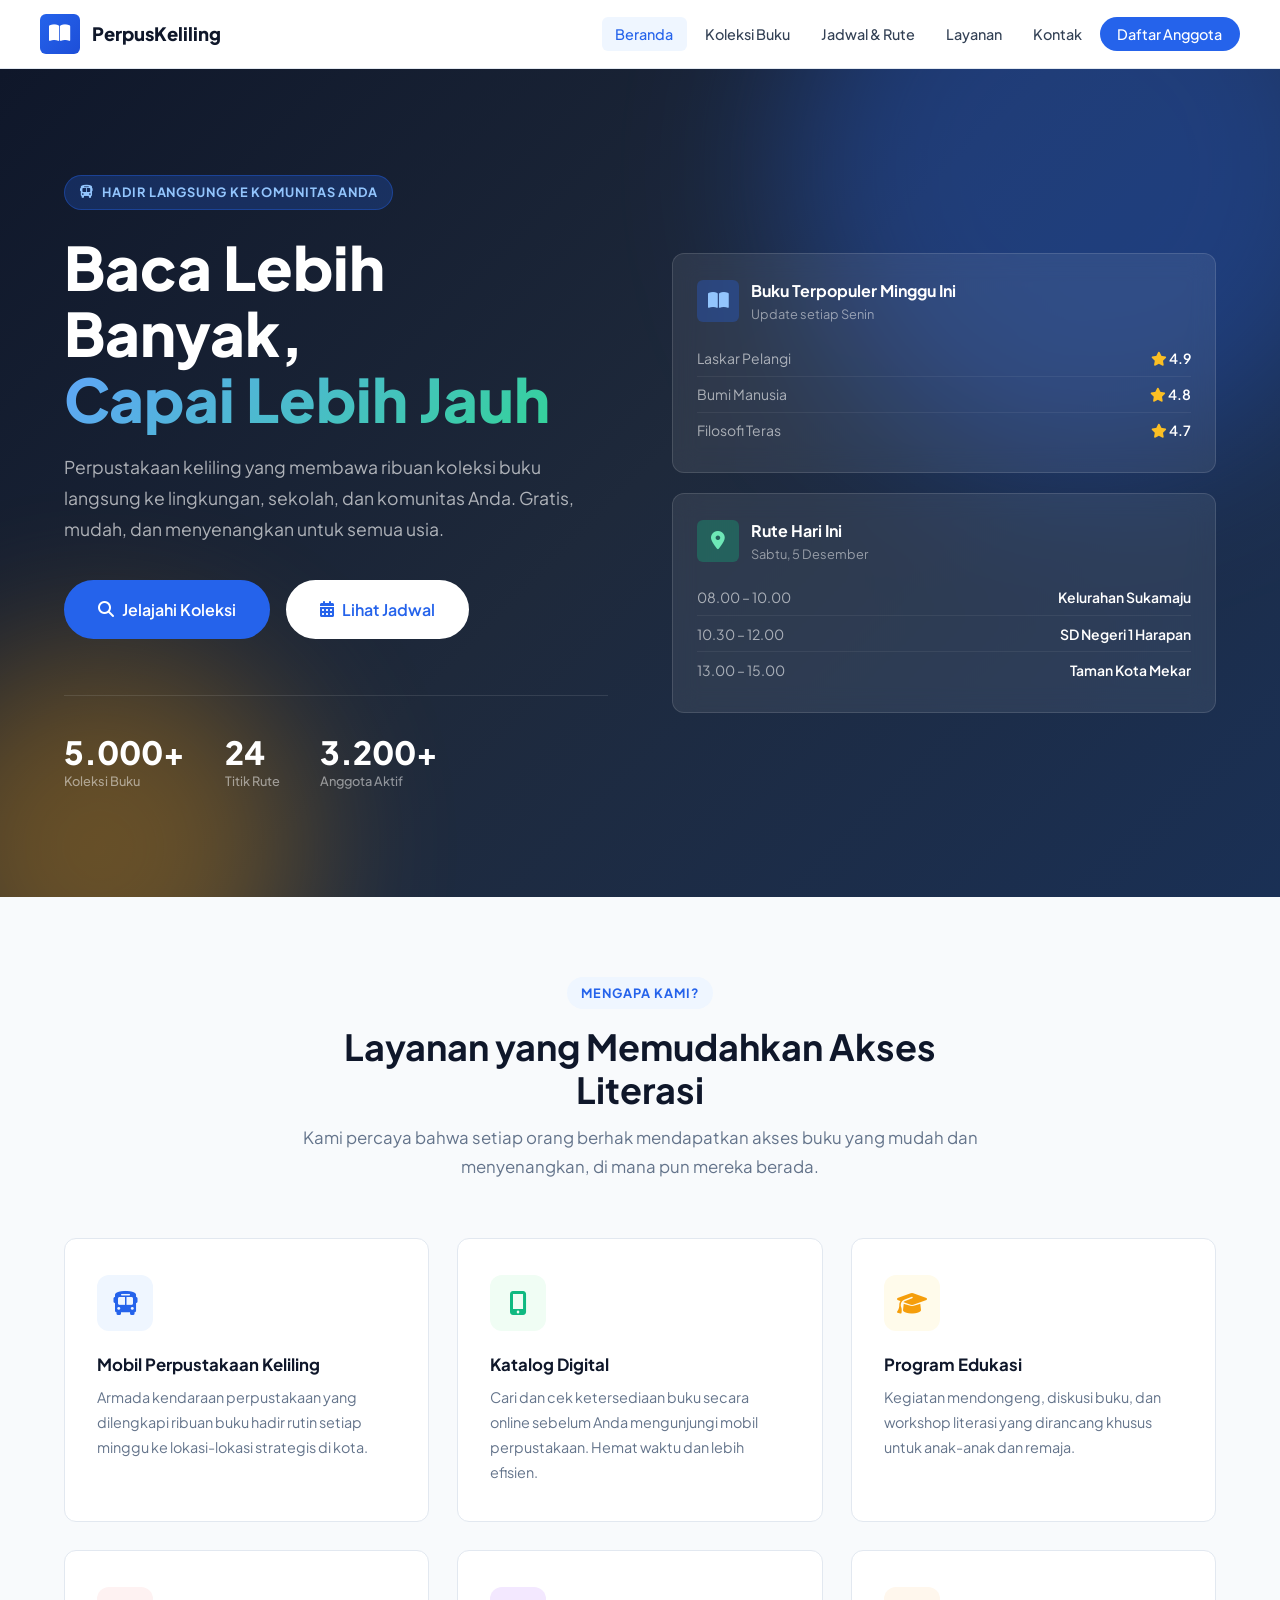
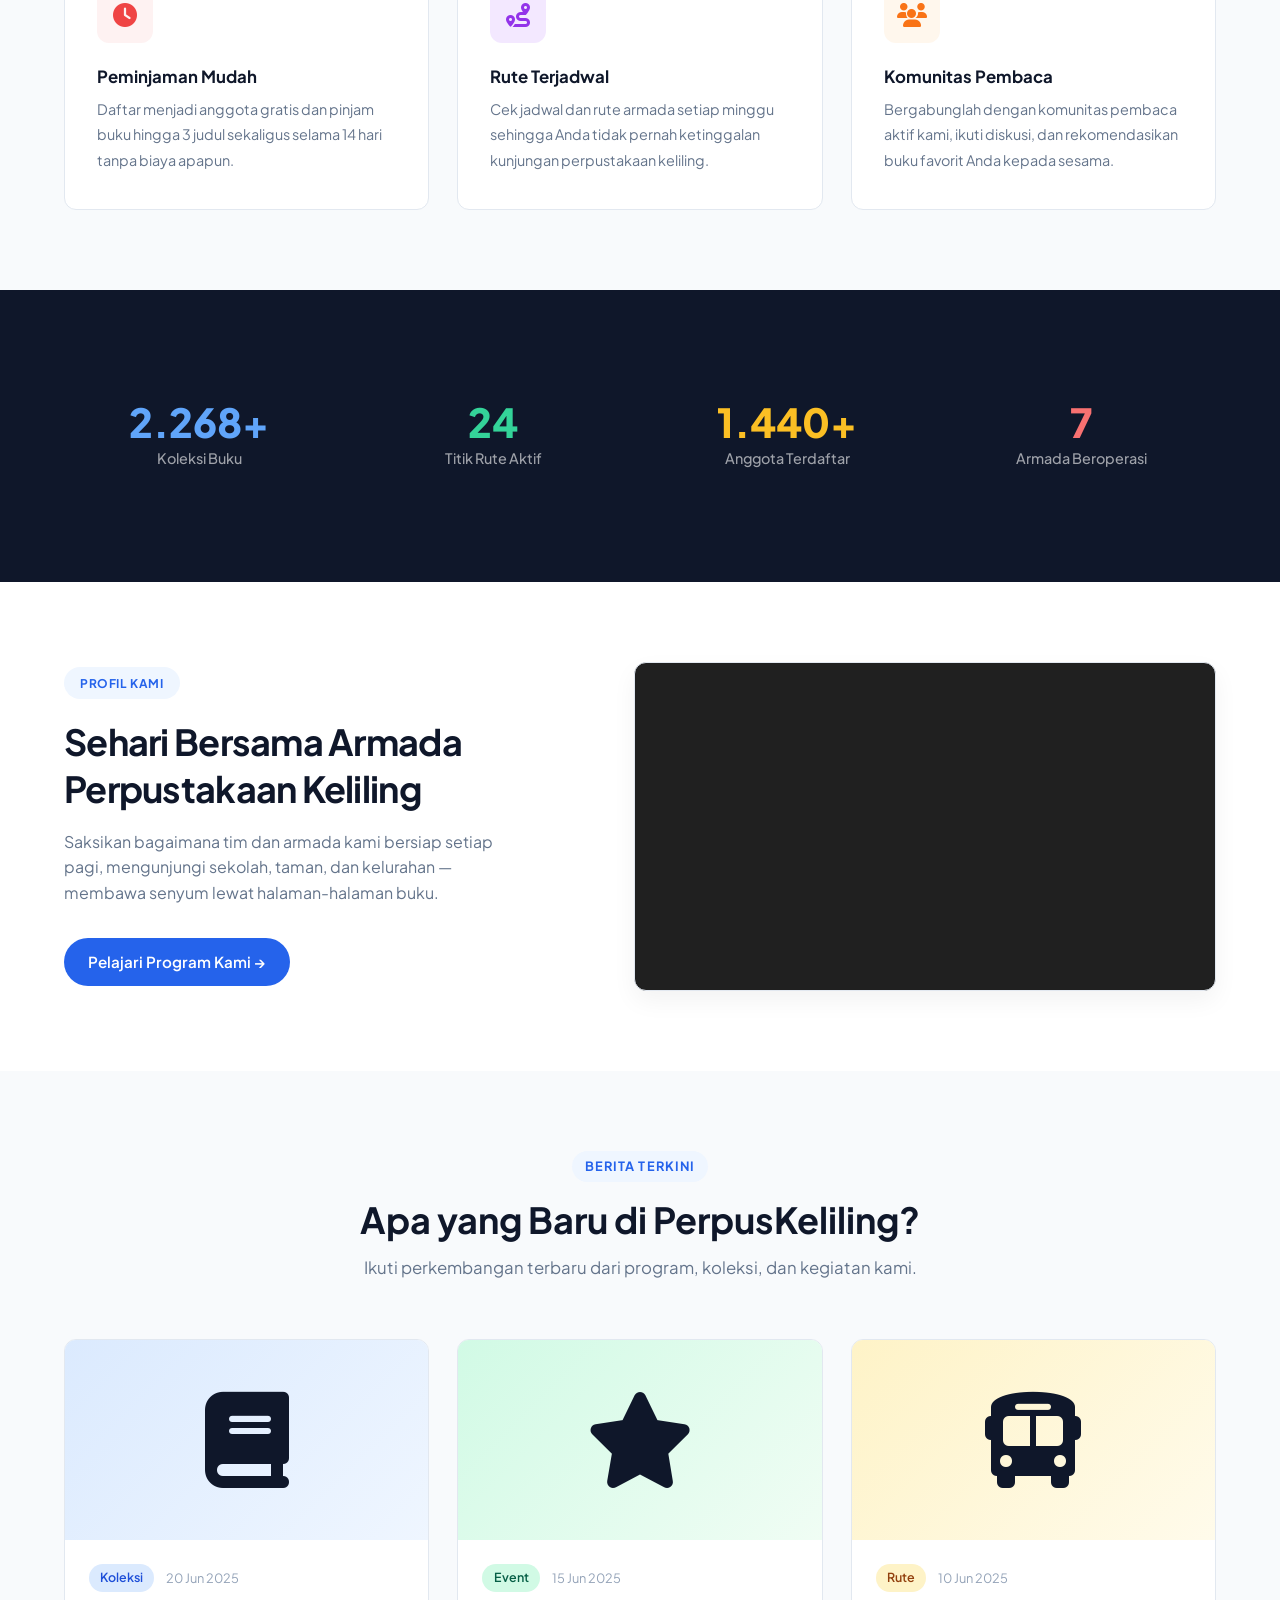
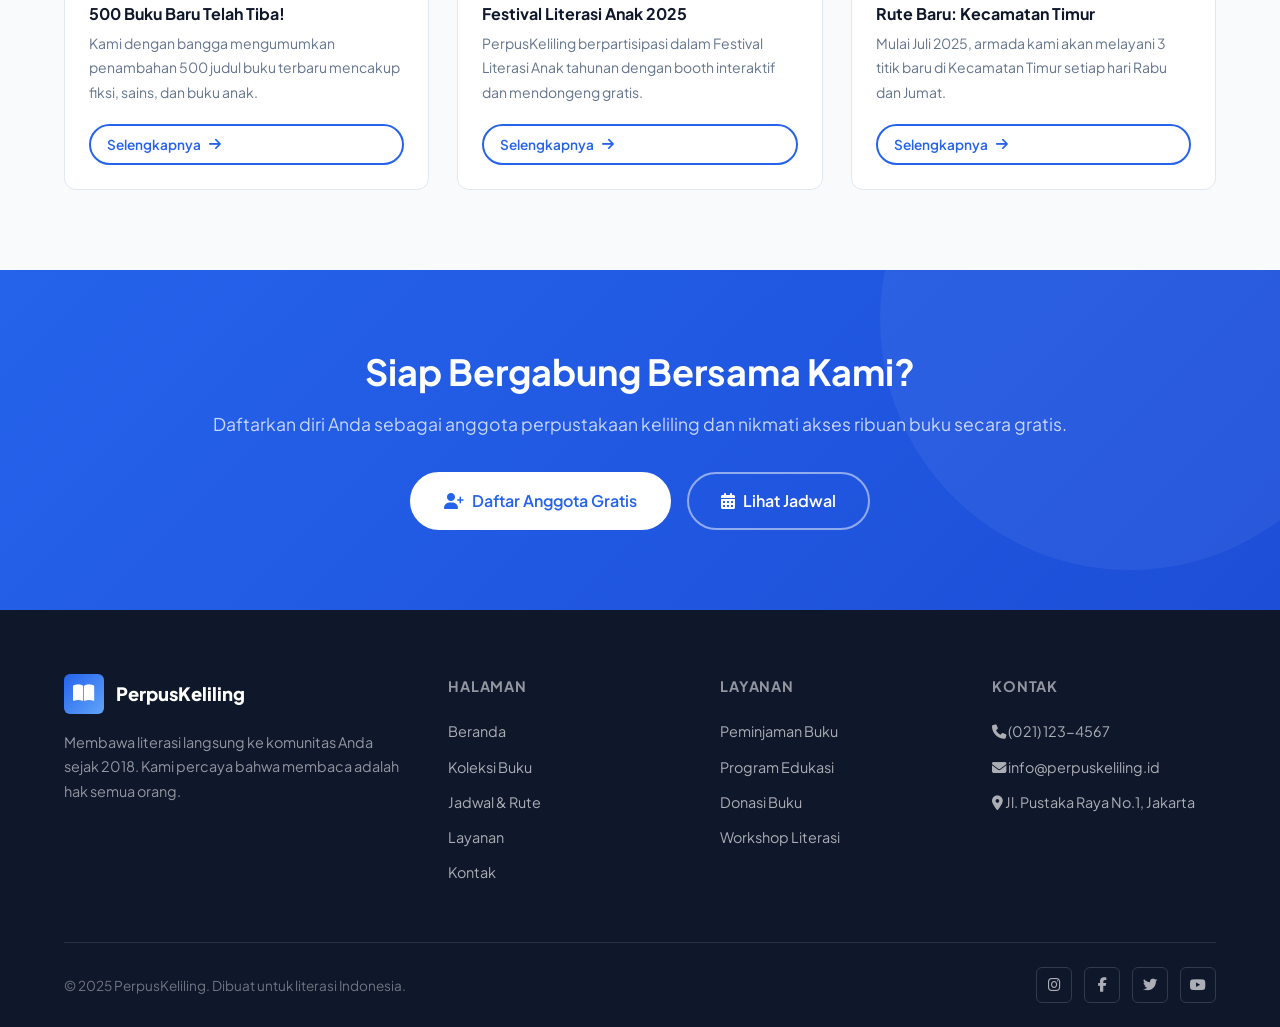
==== index.html @ 0ccef370 "first push github" ====
<!DOCTYPE html>
<html lang="id">

<head>
    <meta charset="UTF-8">
    <meta name="viewport" content="width=device-width, initial-scale=1.0">
    <meta name="description"
        content="Perpustakaan Keliling — Layanan perpustakaan mobile yang hadir langsung ke komunitas Anda.">
    <title>Perpustakaan Keliling — Beranda</title>
    <link rel="preconnect" href="https://fonts.googleapis.com">
    <link rel="preconnect" href="https://fonts.gstatic.com" crossorigin>
    <link
        href="https://fonts.googleapis.com/css2?family=Plus+Jakarta+Sans:wght@300;400;500;600;700;800&family=Merriweather:wght@400;700&display=swap"
        rel="stylesheet">
    <link rel="stylesheet" href="https://cdnjs.cloudflare.com/ajax/libs/font-awesome/6.5.0/css/all.min.css">
    <link rel="stylesheet" href="style.css">
    <link rel="stylesheet" href="index.css">
</head>

<body>

    <nav class="navbar">
        <div class="navbar-inner">
            <a href="index.html" class="navbar-brand">
                <div class="brand-icon"><i class="fas fa-book-open"></i></div>
                <span>PerpusKeliling</span>
            </a>
            <ul class="nav-links">
                <li><a href="index.html" class="active">Beranda</a></li>
                <li><a href="koleksi.html">Koleksi Buku</a></li>
                <li><a href="jadwal.html">Jadwal &amp; Rute</a></li>
                <li><a href="layanan.html">Layanan</a></li>
                <li><a href="kontak.html">Kontak</a></li>
                <li><a href="kontak.html#daftar" class="nav-cta">Daftar Anggota</a></li>
            </ul>
            <button class="hamburger" id="hamburger" aria-label="Menu">
                <i class="fas fa-bars"></i>
            </button>
        </div>
        <div class="mobile-menu" id="mobileMenu">
            <a href="index.html"><i class="fas fa-home"></i> Beranda</a>
            <a href="koleksi.html"><i class="fas fa-book-open"></i> Koleksi Buku</a>
            <a href="jadwal.html"><i class="fas fa-calendar-alt"></i> Jadwal &amp; Rute</a>
            <a href="layanan.html"><i class="fas fa-th-list"></i> Layanan</a>
            <a href="kontak.html"><i class="fas fa-envelope"></i> Kontak</a>
        </div>
    </nav>

    <section class="hero" id="beranda">
        <div class="container">
            <div class="hero-inner">
                <div class="hero-content">
                    <div class="hero-label">
                        <i class="fas fa-bus"></i> Hadir Langsung ke Komunitas Anda
                    </div>
                    <h1>
                        Baca Lebih Banyak,<br>
                        <span class="highlight">Capai Lebih Jauh</span>
                    </h1>
                    <p>
                        Perpustakaan keliling yang membawa ribuan koleksi buku langsung ke
                        lingkungan, sekolah, dan komunitas Anda. Gratis, mudah, dan menyenangkan
                        untuk semua usia.
                    </p>
                    <div class="hero-actions">
                        <a href="koleksi.html" class="btn btn-primary btn-lg">
                            <i class="fas fa-search"></i> Jelajahi Koleksi
                        </a>
                        <a href="jadwal.html" class="btn btn-white btn-lg">
                            <i class="fas fa-calendar-alt"></i> Lihat Jadwal
                        </a>
                    </div>
                    <div class="hero-stats">
                        <div>
                            <div class="hero-stat-num" data-target="5000" data-suffix="+">0</div>
                            <div class="hero-stat-label">Koleksi Buku</div>
                        </div>
                        <div>
                            <div class="hero-stat-num" data-target="24">0</div>
                            <div class="hero-stat-label">Titik Rute</div>
                        </div>
                        <div>
                            <div class="hero-stat-num" data-target="3200" data-suffix="+">0</div>
                            <div class="hero-stat-label">Anggota Aktif</div>
                        </div>
                    </div>
                </div>

                <div class="hero-visual">
                    <div class="hero-card">
                        <div class="hero-card-header">
                            <div class="hero-card-icon" style="background:rgba(37,99,235,.3);">
                                <i class="fas fa-book-open" style="color:#93C5FD;"></i>
                            </div>
                            <div>
                                <div class="hero-card-title">Buku Terpopuler Minggu Ini</div>
                                <div class="hero-card-sub">Update setiap Senin</div>
                            </div>
                        </div>
                        <div class="hero-card-row"><span>Laskar Pelangi</span><strong><i class="fas fa-star"
                                    style="color:#FBBF24;"></i> 4.9</strong></div>
                        <div class="hero-card-row"><span>Bumi Manusia</span><strong><i class="fas fa-star"
                                    style="color:#FBBF24;"></i> 4.8</strong></div>
                        <div class="hero-card-row"><span>Filosofi Teras</span><strong><i class="fas fa-star"
                                    style="color:#FBBF24;"></i> 4.7</strong></div>
                    </div>

                    <div class="hero-card">
                        <div class="hero-card-header">
                            <div class="hero-card-icon" style="background:rgba(16,185,129,.3);">
                                <i class="fas fa-map-marker-alt" style="color:#6EE7B7;"></i>
                            </div>
                            <div>
                                <div class="hero-card-title">Rute Hari Ini</div>
                                <div class="hero-card-sub" id="hariIni">—</div>
                            </div>
                        </div>
                        <div class="hero-card-row"><span>08.00 – 10.00</span><strong>Kelurahan Sukamaju</strong></div>
                        <div class="hero-card-row"><span>10.30 – 12.00</span><strong>SD Negeri 1 Harapan</strong></div>
                        <div class="hero-card-row"><span>13.00 – 15.00</span><strong>Taman Kota Mekar</strong></div>
                    </div>
                </div>
            </div>
        </div>
    </section>

    <section class="section" id="fitur" style="background:var(--bg);">
        <div class="container">
            <div class="section-header">
                <span class="section-label">Mengapa Kami?</span>
                <h2>Layanan yang Memudahkan Akses Literasi</h2>
                <p>Kami percaya bahwa setiap orang berhak mendapatkan akses buku yang mudah dan menyenangkan, di mana
                    pun mereka berada.</p>
            </div>
            <div class="features-grid">
                <article class="feature-card">
                    <div class="feature-icon" style="background:#EFF6FF;color:var(--primary);"><i
                            class="fas fa-bus"></i></div>
                    <h3>Mobil Perpustakaan Keliling</h3>
                    <p>Armada kendaraan perpustakaan yang dilengkapi ribuan buku hadir rutin setiap minggu ke
                        lokasi-lokasi strategis di kota.</p>
                </article>
                <article class="feature-card">
                    <div class="feature-icon" style="background:#F0FDF4;color:var(--accent);"><i
                            class="fas fa-mobile-alt"></i></div>
                    <h3>Katalog Digital</h3>
                    <p>Cari dan cek ketersediaan buku secara online sebelum Anda mengunjungi mobil perpustakaan. Hemat
                        waktu dan lebih efisien.</p>
                </article>
                <article class="feature-card">
                    <div class="feature-icon" style="background:#FFFBEB;color:var(--secondary);"><i
                            class="fas fa-graduation-cap"></i></div>
                    <h3>Program Edukasi</h3>
                    <p>Kegiatan mendongeng, diskusi buku, dan workshop literasi yang dirancang khusus untuk anak-anak
                        dan remaja.</p>
                </article>
                <article class="feature-card">
                    <div class="feature-icon" style="background:#FEF2F2;color:#EF4444;"><i class="fas fa-clock"></i>
                    </div>
                    <h3>Peminjaman Mudah</h3>
                    <p>Daftar menjadi anggota gratis dan pinjam buku hingga 3 judul sekaligus selama 14 hari tanpa biaya
                        apapun.</p>
                </article>
                <article class="feature-card">
                    <div class="feature-icon" style="background:#F3E8FF;color:#9333EA;"><i class="fas fa-route"></i>
                    </div>
                    <h3>Rute Terjadwal</h3>
                    <p>Cek jadwal dan rute armada setiap minggu sehingga Anda tidak pernah ketinggalan kunjungan
                        perpustakaan keliling.</p>
                </article>
                <article class="feature-card">
                    <div class="feature-icon" style="background:#FFF7ED;color:#F97316;"><i class="fas fa-users"></i>
                    </div>
                    <h3>Komunitas Pembaca</h3>
                    <p>Bergabunglah dengan komunitas pembaca aktif kami, ikuti diskusi, dan rekomendasikan buku favorit
                        Anda kepada sesama.</p>
                </article>
            </div>
        </div>
    </section>

    <section class="section" style="background:var(--dark);color:#fff;">
        <div class="container">
            <div class="stats-grid">
                <div class="stat-item">
                    <div class="stat-number" data-target="5000" data-suffix="+" style="color:#60A5FA;">0</div>
                    <div class="stat-label" style="color:rgba(255,255,255,.6);">Koleksi Buku</div>
                </div>
                <div class="stat-item">
                    <div class="stat-number" data-target="24" style="color:#34D399;">0</div>
                    <div class="stat-label" style="color:rgba(255,255,255,.6);">Titik Rute Aktif</div>
                </div>
                <div class="stat-item">
                    <div class="stat-number" data-target="3200" data-suffix="+" style="color:#FBBF24;">0</div>
                    <div class="stat-label" style="color:rgba(255,255,255,.6);">Anggota Terdaftar</div>
                </div>
                <div class="stat-item">
                    <div class="stat-number" data-target="7" style="color:#F87171;">0</div>
                    <div class="stat-label" style="color:rgba(255,255,255,.6);">Armada Beroperasi</div>
                </div>
            </div>
        </div>
    </section>

    <section class="section" style="background:#ffffff; padding: 5rem 0;">
        <div class="container">
            <div class="profil-layout">

                <div class="profile-text" style="display: flex; flex-direction: column; align-items: flex-start;">
                    <div style="margin-bottom: 2rem;">
                        <span
                            style="display: inline-block; background-color: #EFF6FF; color: #2563EB; font-size: 0.75rem; font-weight: 700; padding: 0.4rem 1rem; border-radius: 9999px; text-transform: uppercase; letter-spacing: 0.05em; margin-bottom: 1.25rem;">
                            Profil Kami
                        </span>

                        <h2
                            style="font-size: 2.25rem; font-weight: 700; color: #0F172A; line-height: 1.3; margin-bottom: 1rem; letter-spacing: -0.02em;">
                            Sehari Bersama Armada<br>Perpustakaan Keliling
                        </h2>

                        <p style="color: #64748B; font-size: 1rem; line-height: 1.6; margin: 0; max-width: 90%;">
                            Saksikan bagaimana tim dan armada kami bersiap setiap pagi, mengunjungi sekolah, taman, dan
                            kelurahan — membawa senyum lewat halaman-halaman buku.
                        </p>
                    </div>

                    <a href="layanan.html"
                        style="background-color: #2563EB; color: #FFFFFF; font-weight: 600; font-size: 0.95rem; padding: 0.75rem 1.5rem; border-radius: 9999px; text-decoration: none; display: inline-flex; align-items: center; gap: 0.5rem; transition: opacity 0.2s;">
                        Pelajari Program Kami &rarr;
                    </a>
                </div>

                <div class="profile-video-wrapper">
                    <div
                        style="border-radius: 12px; overflow: hidden; box-shadow: 0 10px 25px rgba(0,0,0,0.05); background-color: #202020; border: 1px solid #E2E8F0;">
                        <div style="position:relative; padding-top:56.25%;">
                            <iframe id="videoProfile"
                                src="https://www.youtube.com/embed/DGkPeQLy2WQ?rel=0&modestbranding=1"
                                title="Video Profil Perpustakaan Keliling" frameborder="0"
                                allow="accelerometer; autoplay; clipboard-write; encrypted-media; gyroscope; picture-in-picture"
                                allowfullscreen loading="lazy"
                                style="position:absolute; inset:0; width:100%; height:100%;"></iframe>
                        </div>
                    </div>
                </div>

            </div>
        </div>
    </section>

    </div>
    </div>
    </section>

    <section class="section" style="background:var(--bg);">
        <div class="container">
            <div class="section-header">
                <span class="section-label">Berita Terkini</span>
                <h2>Apa yang Baru di PerpusKeliling?</h2>
                <p>Ikuti perkembangan terbaru dari program, koleksi, dan kegiatan kami.</p>
            </div>
            <div class="news-grid">
                <article class="news-card">
                    <div class="news-img-placeholder" style="background:linear-gradient(135deg,#DBEAFE,#EFF6FF);">
                        <i class="fas fa-book fa-2x"></i>
                    </div>
                    <div class="news-body">
                        <div class="news-meta">
                            <span class="badge badge-blue">Koleksi</span>
                            <span>20 Jun 2025</span>
                        </div>
                        <h3>500 Buku Baru Telah Tiba!</h3>
                        <p>Kami dengan bangga mengumumkan penambahan 500 judul buku terbaru mencakup fiksi, sains, dan
                            buku anak.</p>
                        <a href="koleksi.html" class="btn btn-outline btn-sm">Selengkapnya <i
                                class="fas fa-arrow-right"></i></a>
                    </div>
                </article>
                <article class="news-card">
                    <div class="news-img-placeholder" style="background:linear-gradient(135deg,#D1FAE5,#F0FDF4);">
                        <i class="fas fa-star fa-2x"></i>
                    </div>
                    <div class="news-body">
                        <div class="news-meta">
                            <span class="badge badge-green">Event</span>
                            <span>15 Jun 2025</span>
                        </div>
                        <h3>Festival Literasi Anak 2025</h3>
                        <p>PerpusKeliling berpartisipasi dalam Festival Literasi Anak tahunan dengan booth interaktif
                            dan mendongeng gratis.</p>
                        <a href="layanan.html" class="btn btn-outline btn-sm">Selengkapnya <i
                                class="fas fa-arrow-right"></i></a>
                    </div>
                </article>
                <article class="news-card">
                    <div class="news-img-placeholder" style="background:linear-gradient(135deg,#FEF3C7,#FFFBEB);">
                        <i class="fas fa-bus fa-2x"></i>
                    </div>
                    <div class="news-body">
                        <div class="news-meta">
                            <span class="badge badge-yellow">Rute</span>
                            <span>10 Jun 2025</span>
                        </div>
                        <h3>Rute Baru: Kecamatan Timur</h3>
                        <p>Mulai Juli 2025, armada kami akan melayani 3 titik baru di Kecamatan Timur setiap hari Rabu
                            dan Jumat.</p>
                        <a href="jadwal.html" class="btn btn-outline btn-sm">Selengkapnya <i
                                class="fas fa-arrow-right"></i></a>
                    </div>
                </article>
            </div>
        </div>
    </section>

    <section class="cta-section">
        <div class="container">
            <h2>Siap Bergabung Bersama Kami?</h2>
            <p>Daftarkan diri Anda sebagai anggota perpustakaan keliling dan nikmati akses ribuan buku secara gratis.
            </p>
            <div class="cta-actions">
                <a href="kontak.html#daftar" class="btn btn-white btn-lg">
                    <i class="fas fa-user-plus"></i> Daftar Anggota Gratis
                </a>
                <a href="jadwal.html" class="btn btn-outline btn-lg"
                    style="color:#fff;border-color:rgba(255,255,255,.5);">
                    <i class="fas fa-calendar-alt"></i> Lihat Jadwal
                </a>
            </div>
        </div>
    </section>

    <footer class="footer">
        <div class="container">
            <div class="footer-grid">
                <div>
                    <div class="footer-brand">
                        <div class="brand-icon"><i class="fas fa-book-open"></i></div>
                        PerpusKeliling
                    </div>
                    <p>Membawa literasi langsung ke komunitas Anda sejak 2018. Kami percaya bahwa membaca adalah hak
                        semua orang.</p>
                </div>
                <div>
                    <p class="footer-heading">Halaman</p>
                    <ul class="footer-links">
                        <li><a href="index.html">Beranda</a></li>
                        <li><a href="koleksi.html">Koleksi Buku</a></li>
                        <li><a href="jadwal.html">Jadwal &amp; Rute</a></li>
                        <li><a href="layanan.html">Layanan</a></li>
                        <li><a href="kontak.html">Kontak</a></li>
                    </ul>
                </div>
                <div>
                    <p class="footer-heading">Layanan</p>
                    <ul class="footer-links">
                        <li><a href="layanan.html">Peminjaman Buku</a></li>
                        <li><a href="layanan.html">Program Edukasi</a></li>
                        <li><a href="layanan.html">Donasi Buku</a></li>
                        <li><a href="layanan.html">Workshop Literasi</a></li>
                    </ul>
                </div>
                <div>
                    <p class="footer-heading">Kontak</p>
                    <ul class="footer-links">
                        <li><a href="tel:+62211234567"><i class="fas fa-phone"></i> (021) 123-4567</a></li>
                        <li><a href="mailto:info@perpuskeliling.id"><i class="fas fa-envelope"></i>
                                info@perpuskeliling.id</a></li>
                        <li><a href="#"><i class="fas fa-map-marker-alt"></i> Jl. Pustaka Raya No.1, Jakarta</a></li>
                    </ul>
                </div>
            </div>
            <div class="footer-bottom">
                <p style="color:rgba(255,255,255,.4);font-size:.85rem;">
                    &copy; 2025 PerpusKeliling. Dibuat untuk literasi Indonesia.
                </p>
                <div class="footer-socials">
                    <a href="#" aria-label="Instagram"><i class="fab fa-instagram"></i></a>
                    <a href="#" aria-label="Facebook"><i class="fab fa-facebook-f"></i></a>
                    <a href="#" aria-label="Twitter"><i class="fab fa-twitter"></i></a>
                    <a href="#" aria-label="YouTube"><i class="fab fa-youtube"></i></a>
                </div>
            </div>
        </div>
    </footer>

    <button class="scroll-top" id="scrollTopBtn" aria-label="Kembali ke atas">
        <i class="fas fa-chevron-up"></i>
    </button>

    <script src="main.js"></script>
    <script>
        var hariIniEl = document.getElementById('hariIni');
        if (hariIniEl) {
            hariIniEl.textContent = new Date().toLocaleDateString('id-ID', {
                weekday: 'long', day: 'numeric', month: 'long'
            });
        }
    </script>
</body>

</html>
---- style.css ----
@import url('https://fonts.googleapis.com/css2?family=Plus+Jakarta+Sans:wght@300;400;500;600;700;800&family=Merriweather:ital,wght@0,400;0,700;1,400&display=swap');

:root {
  --primary: #2563EB;
  --primary-dark: #1D4ED8;
  --primary-light: #EFF6FF;
  --secondary: #F59E0B;
  --secondary-dark: #D97706;
  --accent: #10B981;
  --danger: #EF4444;
  --dark: #0F172A;
  --dark-2: #1E293B;
  --dark-3: #334155;
  --gray: #64748B;
  --gray-light: #94A3B8;
  --border: #E2E8F0;
  --bg: #F8FAFC;
  --white: #FFFFFF;
  --shadow-sm: 0 1px 3px rgba(0, 0, 0, .08), 0 1px 2px rgba(0, 0, 0, .04);
  --shadow: 0 4px 6px -1px rgba(0, 0, 0, .1), 0 2px 4px -1px rgba(0, 0, 0, .06);
  --shadow-lg: 0 10px 15px -3px rgba(0, 0, 0, .1), 0 4px 6px -2px rgba(0, 0, 0, .05);
  --shadow-xl: 0 20px 25px -5px rgba(0, 0, 0, .1), 0 10px 10px -5px rgba(0, 0, 0, .04);
  --radius-sm: 6px;
  --radius: 12px;
  --radius-lg: 20px;
  --radius-full: 9999px;
  --transition: all .25s cubic-bezier(.4, 0, .2, 1);
  --font-body: 'Plus Jakarta Sans', sans-serif;
  --font-serif: 'Merriweather', serif;
}

*,
*::before,
*::after {
  box-sizing: border-box;
  margin: 0;
  padding: 0;
}

html {
  scroll-behavior: smooth;
  font-size: 16px;
}

body {
  font-family: var(--font-body);
  background-color: var(--bg);
  color: var(--dark);
  line-height: 1.6;
  overflow-x: hidden;
}

a {
  color: var(--primary);
  text-decoration: none;
  transition: var(--transition);
}

a:hover {
  color: var(--primary-dark);
}

img {
  max-width: 100%;
  height: auto;
  display: block;
}

ul,
ol {
  list-style: none;
}

h1,
h2,
h3,
h4,
h5,
h6 {
  font-weight: 700;
  line-height: 1.2;
  color: var(--dark);
}

h1 {
  font-size: clamp(2rem, 5vw, 3.5rem);
}

h2 {
  font-size: clamp(1.5rem, 3vw, 2.25rem);
}

h3 {
  font-size: clamp(1.2rem, 2vw, 1.5rem);
}

p {
  color: var(--gray);
  line-height: 1.75;
}

.container {
  width: 100%;
  max-width: 1200px;
  margin: 0 auto;
  padding: 0 1.5rem;
}

.navbar {
  position: sticky;
  top: 0;
  z-index: 1000;
  background: rgba(255, 255, 255, .92);
  backdrop-filter: blur(16px);
  -webkit-backdrop-filter: blur(16px);
  border-bottom: 1px solid var(--border);
  padding: 0 1.5rem;
  transition: var(--transition);
}

.navbar-inner {
  max-width: 1200px;
  margin: 0 auto;
  height: 68px;
  display: flex;
  align-items: center;
  justify-content: space-between;
  gap: 2rem;
}

.navbar-brand {
  display: flex;
  align-items: center;
  gap: .75rem;
  font-weight: 800;
  font-size: 1.15rem;
  color: var(--dark);
  white-space: nowrap;
}

.navbar-brand:hover {
  color: var(--primary);
}

.brand-icon {
  width: 40px;
  height: 40px;
  background: linear-gradient(135deg, var(--primary), var(--primary-dark));
  border-radius: var(--radius-sm);
  display: flex;
  align-items: center;
  justify-content: center;
  color: #fff;
  font-size: 1.2rem;
  flex-shrink: 0;
}

.nav-links {
  display: flex;
  align-items: center;
  gap: .25rem;
}

.nav-links a {
  padding: .5rem .85rem;
  border-radius: var(--radius-sm);
  font-size: .9rem;
  font-weight: 500;
  color: var(--dark-3);
  transition: var(--transition);
  white-space: nowrap;
}

.nav-links a:hover,
.nav-links a.active {
  background: var(--primary-light);
  color: var(--primary);
}

.nav-cta {
  background: var(--primary) !important;
  color: #fff !important;
  padding: .5rem 1.1rem !important;
  border-radius: var(--radius-full) !important;
}

.nav-cta:hover {
  background: var(--primary-dark) !important;
  color: #fff !important;
}

.hamburger {
  display: none;
  background: none;
  border: none;
  cursor: pointer;
  padding: .4rem;
  border-radius: var(--radius-sm);
  transition: var(--transition);
}

.hamburger:hover {
  background: var(--border);
}

.hamburger span {
  display: block;
  width: 24px;
  height: 2px;
  background: var(--dark);
  border-radius: 99px;
  transition: var(--transition);
  margin: 5px 0;
}

.mobile-menu {
  display: none;
  background: var(--white);
  border-top: 1px solid var(--border);
  padding: 1rem 1.5rem;
}

.mobile-menu.open {
  display: block;
}

.mobile-menu a {
  display: block;
  padding: .75rem 0;
  font-weight: 500;
  color: var(--dark-3);
  border-bottom: 1px solid var(--border);
}

.mobile-menu a:last-child {
  border-bottom: none;
}

.mobile-menu a:hover,
.mobile-menu a.active {
  color: var(--primary);
}

.btn {
  display: inline-flex;
  align-items: center;
  gap: .5rem;
  padding: .7rem 1.5rem;
  border-radius: var(--radius-full);
  font-family: var(--font-body);
  font-size: .95rem;
  font-weight: 600;
  cursor: pointer;
  border: 2px solid transparent;
  transition: var(--transition);
  white-space: nowrap;
  text-decoration: none;
}

.btn:focus-visible {
  outline: 3px solid var(--primary);
  outline-offset: 2px;
}

.btn-primary {
  background: var(--primary);
  color: #fff;
  border-color: var(--primary);
}

.btn-primary:hover {
  background: var(--primary-dark);
  border-color: var(--primary-dark);
  color: #fff;
  transform: translateY(-1px);
  box-shadow: var(--shadow-lg);
}

.btn-secondary {
  background: var(--secondary);
  color: var(--dark);
  border-color: var(--secondary);
}

.btn-secondary:hover {
  background: var(--secondary-dark);
  border-color: var(--secondary-dark);
  color: var(--dark);
  transform: translateY(-1px);
}

.btn-outline {
  background: transparent;
  color: var(--primary);
  border-color: var(--primary);
}

.btn-outline:hover {
  background: var(--primary);
  color: #fff;
  transform: translateY(-1px);
}

.btn-white {
  background: #fff;
  color: var(--primary);
  border-color: #fff;
}

.btn-white:hover {
  background: var(--primary-light);
  border-color: var(--primary-light);
  color: var(--primary);
}

.btn-sm {
  padding: .45rem 1rem;
  font-size: .85rem;
}

.btn-lg {
  padding: .9rem 2rem;
  font-size: 1rem;
}

.card {
  background: var(--white);
  border-radius: var(--radius);
  box-shadow: var(--shadow-sm);
  border: 1px solid var(--border);
  overflow: hidden;
  transition: var(--transition);
}

.card:hover {
  box-shadow: var(--shadow-lg);
  transform: translateY(-4px);
  border-color: transparent;
}

.section {
  padding: 5rem 0;
}

.section-sm {
  padding: 3rem 0;
}

.section-header {
  text-align: center;
  max-width: 680px;
  margin: 0 auto 3.5rem;
}

.section-label {
  display: inline-block;
  background: var(--primary-light);
  color: var(--primary);
  font-size: .8rem;
  font-weight: 700;
  letter-spacing: .08em;
  text-transform: uppercase;
  padding: .35rem .85rem;
  border-radius: var(--radius-full);
  margin-bottom: 1rem;
}

.section-header h2 {
  margin-bottom: .75rem;
}

.section-header p {
  font-size: 1.05rem;
}

.badge {
  display: inline-flex;
  align-items: center;
  gap: .3rem;
  padding: .25rem .7rem;
  border-radius: var(--radius-full);
  font-size: .78rem;
  font-weight: 600;
}

.badge-blue {
  background: #DBEAFE;
  color: #1D4ED8;
}

.badge-green {
  background: #D1FAE5;
  color: #065F46;
}

.badge-yellow {
  background: #FEF3C7;
  color: #92400E;
}

.badge-red {
  background: #FEE2E2;
  color: #991B1B;
}

.badge-gray {
  background: #F1F5F9;
  color: #475569;
}

.form-group {
  margin-bottom: 1.25rem;
}

.form-label {
  display: block;
  font-size: .9rem;
  font-weight: 600;
  color: var(--dark);
  margin-bottom: .45rem;
}

.form-control {
  width: 100%;
  padding: .7rem 1rem;
  border: 1.5px solid var(--border);
  border-radius: var(--radius-sm);
  font-family: var(--font-body);
  font-size: .95rem;
  color: var(--dark);
  background: var(--white);
  transition: var(--transition);
  outline: none;
}

.form-control:focus {
  border-color: var(--primary);
  box-shadow: 0 0 0 3px rgba(37, 99, 235, .12);
}

.form-control::placeholder {
  color: var(--gray-light);
}

textarea.form-control {
  resize: vertical;
  min-height: 120px;
}

select.form-control {
  appearance: none;
  background-image: url("data:image/svg+xml,%3Csvg xmlns='http://www.w3.org/2000/svg' viewBox='0 0 20 20' fill='%2364748B'%3E%3Cpath fill-rule='evenodd' d='M5.23 7.21a.75.75 0 011.06.02L10 11.168l3.71-3.938a.75.75 0 111.08 1.04l-4.25 4.5a.75.75 0 01-1.08 0l-4.25-4.5a.75.75 0 01.02-1.06z' clip-rule='evenodd'/%3E%3C/svg%3E");
  background-repeat: no-repeat;
  background-position: right .75rem center;
  background-size: 1.15rem;
  padding-right: 2.5rem;
  cursor: pointer;
}

.table-wrapper {
  width: 100%;
  overflow-x: auto;
  border-radius: var(--radius);
  box-shadow: var(--shadow-sm);
  border: 1px solid var(--border);
}

table {
  width: 100%;
  border-collapse: collapse;
  font-size: .92rem;
}

thead {
  background: var(--dark);
  color: var(--white);
}

thead th {
  padding: 1rem 1.25rem;
  text-align: left;
  font-weight: 600;
  font-size: .85rem;
  letter-spacing: .04em;
  text-transform: uppercase;
  white-space: nowrap;
}

tbody tr {
  border-bottom: 1px solid var(--border);
  transition: var(--transition);
}

tbody tr:hover {
  background: var(--primary-light);
}

tbody tr:last-child {
  border-bottom: none;
}

tbody td {
  padding: .9rem 1.25rem;
  color: var(--dark-3);
  vertical-align: middle;
}

.footer {
  background: var(--dark);
  color: rgba(255, 255, 255, .7);
  padding: 4rem 0 0;
}

.footer-grid {
  display: grid;
  grid-template-columns: 1.5fr repeat(3, 1fr);
  gap: 3rem;
  margin-bottom: 3rem;
}

.footer-brand {
  display: flex;
  align-items: center;
  gap: .75rem;
  font-weight: 800;
  font-size: 1.15rem;
  color: #fff;
  margin-bottom: 1rem;
}

.footer-brand .brand-icon {
  background: linear-gradient(135deg, var(--primary), #60A5FA);
}

.footer p {
  color: rgba(255, 255, 255, .55);
  font-size: .9rem;
  line-height: 1.7;
}

.footer-heading {
  font-size: .85rem;
  font-weight: 700;
  letter-spacing: .06em;
  text-transform: uppercase;
  color: rgba(255, 255, 255, .4);
  margin-bottom: 1.25rem;
}

.footer-links li {
  margin-bottom: .6rem;
}

.footer-links a {
  color: rgba(255, 255, 255, .65);
  font-size: .9rem;
  transition: var(--transition);
}

.footer-links a:hover {
  color: var(--white);
}

.footer-bottom {
  border-top: 1px solid rgba(255, 255, 255, .1);
  padding: 1.5rem 0;
  display: flex;
  align-items: center;
  justify-content: space-between;
  flex-wrap: wrap;
  gap: 1rem;
  font-size: .85rem;
}

.footer-socials {
  display: flex;
  gap: .75rem;
}

.footer-socials a {
  width: 36px;
  height: 36px;
  border-radius: var(--radius-sm);
  border: 1px solid rgba(255, 255, 255, .15);
  display: flex;
  align-items: center;
  justify-content: center;
  color: rgba(255, 255, 255, .65);
  font-size: .9rem;
  transition: var(--transition);
}

.footer-socials a:hover {
  background: var(--primary);
  border-color: var(--primary);
  color: #fff;
}

.page-hero {
  background: linear-gradient(135deg, var(--dark) 0%, var(--dark-2) 100%);
  color: #fff;
  padding: 4rem 0;
  text-align: center;
}

.page-hero h1 {
  color: #fff;
  margin-bottom: .75rem;
}

.page-hero p {
  color: rgba(255, 255, 255, .65);
  font-size: 1.1rem;
}

.breadcrumb {
  display: flex;
  align-items: center;
  gap: .5rem;
  justify-content: center;
  font-size: .875rem;
  margin-top: 1rem;
}

.breadcrumb a {
  color: rgba(255, 255, 255, .65);
}

.breadcrumb a:hover {
  color: #fff;
}

.breadcrumb span {
  color: rgba(255, 255, 255, .35);
}

.search-bar {
  display: flex;
  gap: .5rem;
  max-width: 560px;
  margin: 0 auto;
}

.search-bar .form-control {
  border-radius: var(--radius-full);
  padding: .75rem 1.4rem;
}

.search-bar .btn {
  flex-shrink: 0;
}

.stats-grid {
  display: grid;
  grid-template-columns: repeat(4, 1fr);
  gap: 1.5rem;
}

.stat-item {
  text-align: center;
  padding: 2rem 1rem;
}

.stat-number {
  font-size: 2.5rem;
  font-weight: 800;
  color: var(--primary);
  line-height: 1;
  margin-bottom: .35rem;
}

.stat-label {
  font-size: .9rem;
  color: var(--gray);
  font-weight: 500;
}

.alert {
  padding: 1rem 1.25rem;
  border-radius: var(--radius-sm);
  font-size: .9rem;
  font-weight: 500;
  display: flex;
  align-items: flex-start;
  gap: .75rem;
  margin-bottom: 1rem;
}

.alert-success {
  background: #D1FAE5;
  color: #065F46;
  border: 1px solid #A7F3D0;
}

.alert-error {
  background: #FEE2E2;
  color: #991B1B;
  border: 1px solid #FECACA;
}

.alert-info {
  background: #DBEAFE;
  color: #1E40AF;
  border: 1px solid #BFDBFE;
}

.alert-warning {
  background: #FEF3C7;
  color: #92400E;
  border: 1px solid #FDE68A;
}

.text-center {
  text-align: center;
}

.text-right {
  text-align: right;
}

.flex {
  display: flex;
}

.flex-center {
  display: flex;
  align-items: center;
  justify-content: center;
}

.gap-1 {
  gap: .5rem;
}

.gap-2 {
  gap: 1rem;
}

.gap-3 {
  gap: 1.5rem;
}

.mt-1 {
  margin-top: .5rem;
}

.mt-2 {
  margin-top: 1rem;
}

.mt-3 {
  margin-top: 1.5rem;
}

.mb-1 {
  margin-bottom: .5rem;
}

.mb-2 {
  margin-bottom: 1rem;
}

.mb-3 {
  margin-bottom: 1.5rem;
}

.hidden {
  display: none !important;
}

.sr-only {
  position: absolute;
  width: 1px;
  height: 1px;
  overflow: hidden;
  clip: rect(0, 0, 0, 0);
}

.grid-2 {
  display: grid;
  grid-template-columns: repeat(2, 1fr);
  gap: 1.5rem;
}

.grid-3 {
  display: grid;
  grid-template-columns: repeat(3, 1fr);
  gap: 1.5rem;
}

.grid-4 {
  display: grid;
  grid-template-columns: repeat(4, 1fr);
  gap: 1.5rem;
}

.scroll-top {
  position: fixed;
  bottom: 2rem;
  right: 2rem;
  width: 46px;
  height: 46px;
  background: var(--primary);
  color: #fff;
  border: none;
  border-radius: var(--radius-full);
  cursor: pointer;
  display: flex;
  align-items: center;
  justify-content: center;
  font-size: 1.1rem;
  box-shadow: var(--shadow-lg);
  transition: var(--transition);
  z-index: 900;
  opacity: 0;
  pointer-events: none;
  transform: translateY(10px);
}

.scroll-top.visible {
  opacity: 1;
  pointer-events: all;
  transform: translateY(0);
}

.scroll-top:hover {
  background: var(--primary-dark);
  transform: translateY(-3px);
}

.modal-overlay {
  position: fixed;
  inset: 0;
  background: rgba(0, 0, 0, .5);
  display: flex;
  align-items: center;
  justify-content: center;
  z-index: 2000;
  padding: 1rem;
  opacity: 0;
  pointer-events: none;
  transition: var(--transition);
}

.modal-overlay.open {
  opacity: 1;
  pointer-events: all;
}

.modal-box {
  background: var(--white);
  border-radius: var(--radius-lg);
  box-shadow: var(--shadow-xl);
  padding: 2.5rem;
  width: 100%;
  max-width: 520px;
  max-height: 90vh;
  overflow-y: auto;
  transform: scale(.95) translateY(20px);
  transition: var(--transition);
}

.modal-overlay.open .modal-box {
  transform: scale(1) translateY(0);
}

.modal-header {
  display: flex;
  align-items: center;
  justify-content: space-between;
  margin-bottom: 1.5rem;
}

.modal-close {
  background: none;
  border: none;
  cursor: pointer;
  padding: .35rem;
  border-radius: var(--radius-sm);
  color: var(--gray);
  font-size: 1.25rem;
  line-height: 1;
  transition: var(--transition);
}

.modal-close:hover {
  background: var(--border);
  color: var(--dark);
}

@media (max-width: 1024px) {
  .footer-grid {
    grid-template-columns: 1fr 1fr;
  }

  .stats-grid {
    grid-template-columns: repeat(2, 1fr);
  }
}

@media (max-width: 768px) {
  .nav-links {
    display: none;
  }

  .hamburger {
    display: block;
  }

  .grid-2,
  .grid-3,
  .grid-4 {
    grid-template-columns: 1fr;
  }

  .footer-grid {
    grid-template-columns: 1fr;
    gap: 2rem;
  }

  .section {
    padding: 3.5rem 0;
  }

  .footer-bottom {
    flex-direction: column;
    text-align: center;
  }

  .stats-grid {
    grid-template-columns: repeat(2, 1fr);
  }
}

@media (max-width: 480px) {
  .stats-grid {
    grid-template-columns: 1fr 1fr;
  }

  .btn-lg {
    padding: .8rem 1.4rem;
  }

  .modal-box {
    padding: 1.5rem;
  }

  .search-bar {
    flex-direction: column;
  }

  .search-bar .form-control {
    border-radius: var(--radius-sm);
  }
}
---- index.css ----
@import url('https://fonts.googleapis.com/css2?family=Plus+Jakarta+Sans:wght@300;400;500;600;700;800&family=Merriweather:ital,wght@0,400;0,700;1,400&display=swap');

.profil-section {
  background: #F5F0E8;
  padding: 5rem 0;
}

.profil-layout {
  display: grid;
  grid-template-columns: 1fr 1.15fr;
  gap: 4rem;
  align-items: center;
}

.profile-grid {
  display: grid;
  grid-template-columns: 1fr 1fr;
  gap: 4rem;
  align-items: center;
}

.profile-text {
  display: flex;
  flex-direction: column;
  align-items: flex-start;
}

@media (max-width: 900px) {
  .profil-layout {
    grid-template-columns: 1fr;
    gap: 2.5rem;
  }

  .profil-desc {
    max-width: none;
  }
}

.hero {
  position: relative;
  min-height: 92vh;
  display: flex;
  align-items: center;
  background: linear-gradient(135deg, #0F172A 0%, #1E293B 50%, #1a3055 100%);
  overflow: hidden;
  padding: 5rem 0;
}

.hero::before,
.hero::after {
  content: '';
  position: absolute;
  border-radius: 50%;
  filter: blur(80px);
  opacity: .35;
  pointer-events: none;
}

.hero::before {
  width: 600px;
  height: 600px;
  background: var(--primary);
  top: -200px;
  right: -100px;
  animation: blobFloat 8s ease-in-out infinite;
}

.hero::after {
  width: 400px;
  height: 400px;
  background: var(--secondary);
  bottom: -150px;
  left: -100px;
  animation: blobFloat 10s ease-in-out infinite reverse;
}

@keyframes blobFloat {

  0%,
  100% {
    transform: translateY(0) scale(1);
  }

  50% {
    transform: translateY(-40px) scale(1.05);
  }
}

.hero-inner {
  position: relative;
  z-index: 1;
  display: grid;
  grid-template-columns: 1fr 1fr;
  gap: 4rem;
  align-items: center;
}

.hero-label {
  display: inline-flex;
  align-items: center;
  gap: .5rem;
  background: rgba(37, 99, 235, .25);
  border: 1px solid rgba(37, 99, 235, .4);
  color: #93C5FD;
  font-size: .8rem;
  font-weight: 700;
  letter-spacing: .07em;
  text-transform: uppercase;
  padding: .4rem .9rem;
  border-radius: var(--radius-full);
  margin-bottom: 1.5rem;
}

.hero h1 {
  color: #fff;
  margin-bottom: 1.25rem;
  font-size: clamp(2.2rem, 5vw, 3.75rem);
  font-weight: 800;
  line-height: 1.1;
}

.hero h1 .highlight {
  background: linear-gradient(135deg, #60A5FA, #34D399);
  -webkit-background-clip: text;
  -webkit-text-fill-color: transparent;
  background-clip: text;
}

.hero p {
  color: rgba(255, 255, 255, .65);
  font-size: 1.1rem;
  margin-bottom: 2.25rem;
  max-width: 520px;
}

.hero-actions {
  display: flex;
  align-items: center;
  flex-wrap: wrap;
  gap: 1rem;
}

.hero-stats {
  display: flex;
  gap: 2.5rem;
  margin-top: 3.5rem;
  padding-top: 2.5rem;
  border-top: 1px solid rgba(255, 255, 255, .1);
}

.hero-stat-num {
  font-size: 2rem;
  font-weight: 800;
  color: #fff;
  line-height: 1;
  margin-bottom: .2rem;
}

.hero-stat-label {
  font-size: .8rem;
  color: rgba(255, 255, 255, .5);
  font-weight: 500;
}

.hero-visual {
  display: flex;
  flex-direction: column;
  gap: 1.25rem;
}

.hero-card {
  background: rgba(255, 255, 255, .08);
  backdrop-filter: blur(12px);
  border: 1px solid rgba(255, 255, 255, .12);
  border-radius: var(--radius);
  padding: 1.5rem;
  color: #fff;
  transition: var(--transition);
}

.hero-card:hover {
  background: rgba(255, 255, 255, .13);
  transform: translateX(6px);
}

.hero-card-header {
  display: flex;
  align-items: center;
  gap: .75rem;
  margin-bottom: 1rem;
}

.hero-card-icon {
  width: 42px;
  height: 42px;
  border-radius: var(--radius-sm);
  display: flex;
  align-items: center;
  justify-content: center;
  font-size: 1.15rem;
}

.hero-card-title {
  font-size: 1rem;
  font-weight: 700;
  color: #fff;
}

.hero-card-sub {
  font-size: .8rem;
  color: rgba(255, 255, 255, .5);
}

.hero-card-row {
  display: flex;
  justify-content: space-between;
  align-items: center;
  font-size: .875rem;
  color: rgba(255, 255, 255, .6);
  padding: .4rem 0;
  border-bottom: 1px solid rgba(255, 255, 255, .06);
}

.hero-card-row:last-child {
  border-bottom: none;
}

.hero-card-row strong {
  color: #fff;
  font-weight: 600;
}

.features-grid {
  display: grid;
  grid-template-columns: repeat(3, 1fr);
  gap: 1.75rem;
}

.feature-card {
  padding: 2.25rem 2rem;
  border-radius: var(--radius);
  background: var(--white);
  border: 1px solid var(--border);
  transition: var(--transition);
  cursor: default;
  position: relative;
  overflow: hidden;
}

.feature-card::before {
  content: '';
  position: absolute;
  inset: 0;
  background: linear-gradient(135deg, var(--primary-light), transparent);
  opacity: 0;
  transition: var(--transition);
}

.feature-card:hover {
  border-color: var(--primary);
  box-shadow: var(--shadow-lg);
  transform: translateY(-6px);
}

.feature-card:hover::before {
  opacity: 1;
}

.feature-icon {
  width: 56px;
  height: 56px;
  border-radius: var(--radius);
  display: flex;
  align-items: center;
  justify-content: center;
  font-size: 1.5rem;
  margin-bottom: 1.5rem;
  position: relative;
  z-index: 1;
}

.feature-card h3 {
  font-size: 1.05rem;
  margin-bottom: .6rem;
  position: relative;
  z-index: 1;
}

.feature-card p {
  font-size: .9rem;
  position: relative;
  z-index: 1;
}

.news-grid {
  display: grid;
  grid-template-columns: repeat(3, 1fr);
  gap: 1.75rem;
}

.news-card {
  border-radius: var(--radius);
  overflow: hidden;
  background: var(--white);
  border: 1px solid var(--border);
  transition: var(--transition);
  display: flex;
  flex-direction: column;
}

.news-card:hover {
  box-shadow: var(--shadow-lg);
  transform: translateY(-4px);
}

.news-img {
  width: 100%;
  height: 200px;
  object-fit: cover;
}

.news-img-placeholder {
  width: 100%;
  height: 200px;
  display: flex;
  align-items: center;
  justify-content: center;
  font-size: 3rem;
}

.news-body {
  padding: 1.5rem;
  flex: 1;
  display: flex;
  flex-direction: column;
}

.news-meta {
  display: flex;
  align-items: center;
  gap: .75rem;
  font-size: .8rem;
  color: var(--gray-light);
  margin-bottom: .75rem;
}

.news-card h3 {
  font-size: 1rem;
  margin-bottom: .5rem;
}

.news-card p {
  font-size: .875rem;
  flex: 1;
}

.news-card .btn {
  margin-top: 1.25rem;
}

.cta-section {
  background: linear-gradient(135deg, var(--primary), var(--primary-dark));
  color: #fff;
  padding: 5rem 0;
  text-align: center;
  position: relative;
  overflow: hidden;
}

.cta-section::before {
  content: '';
  position: absolute;
  width: 500px;
  height: 500px;
  background: rgba(255, 255, 255, .05);
  border-radius: 50%;
  top: -200px;
  right: -100px;
}

.cta-section h2 {
  color: #fff;
  margin-bottom: 1rem;
  position: relative;
}

.cta-section p {
  color: rgba(255, 255, 255, .75);
  font-size: 1.1rem;
  margin-bottom: 2rem;
  position: relative;
}

.cta-actions {
  display: flex;
  gap: 1rem;
  justify-content: center;
  flex-wrap: wrap;
  position: relative;
}

.rute-preview {
  display: grid;
  grid-template-columns: 1fr 1fr;
  gap: 2rem;
  align-items: start;
}

@media (max-width: 1024px) {
  .features-grid {
    grid-template-columns: repeat(2, 1fr);
  }

  .news-grid {
    grid-template-columns: repeat(2, 1fr);
  }
}

@media (max-width: 768px) {
  .hero-inner {
    grid-template-columns: 1fr;
    text-align: center;
  }

  .hero p {
    max-width: none;
  }

  .hero-actions {
    justify-content: center;
  }

  .hero-stats {
    justify-content: center;
  }

  .hero-visual {
    display: none;
  }

  .features-grid {
    grid-template-columns: 1fr;
  }

  .news-grid {
    grid-template-columns: 1fr;
  }

  .rute-preview {
    grid-template-columns: 1fr;
  }
}
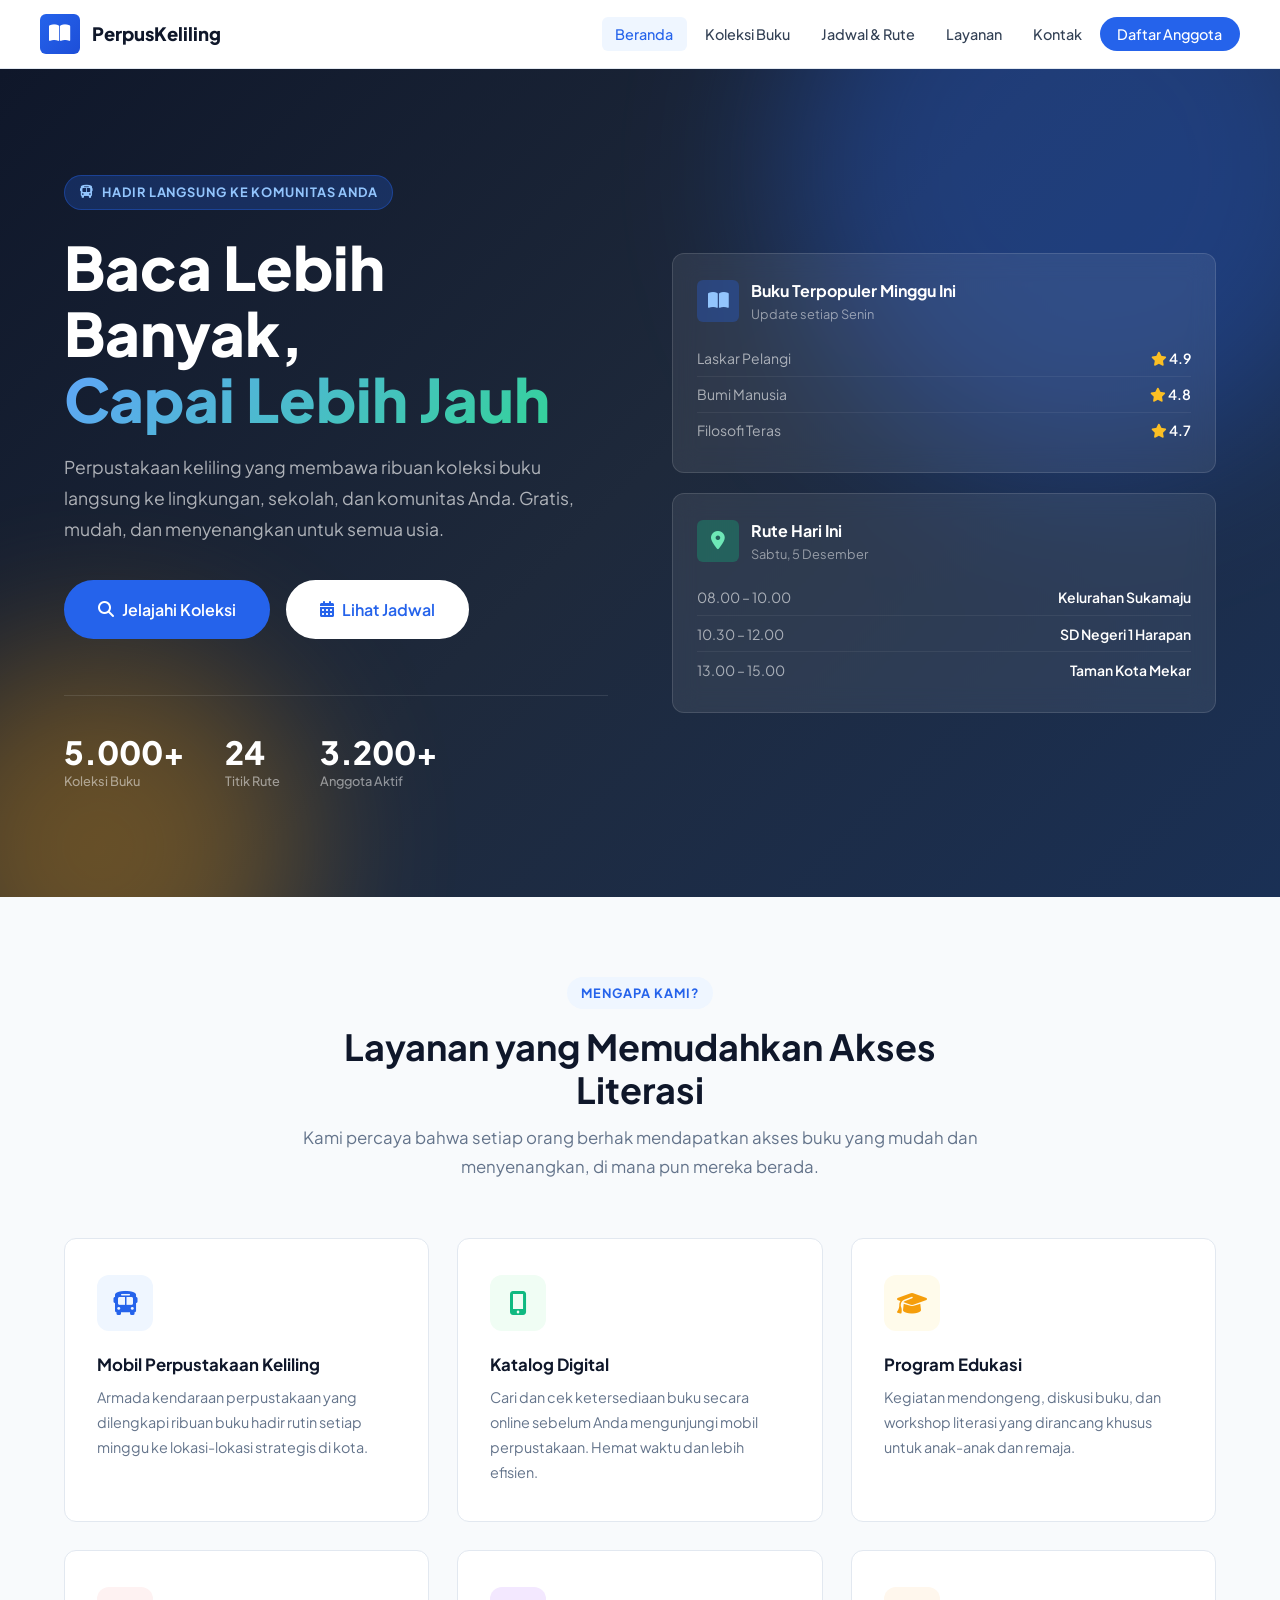
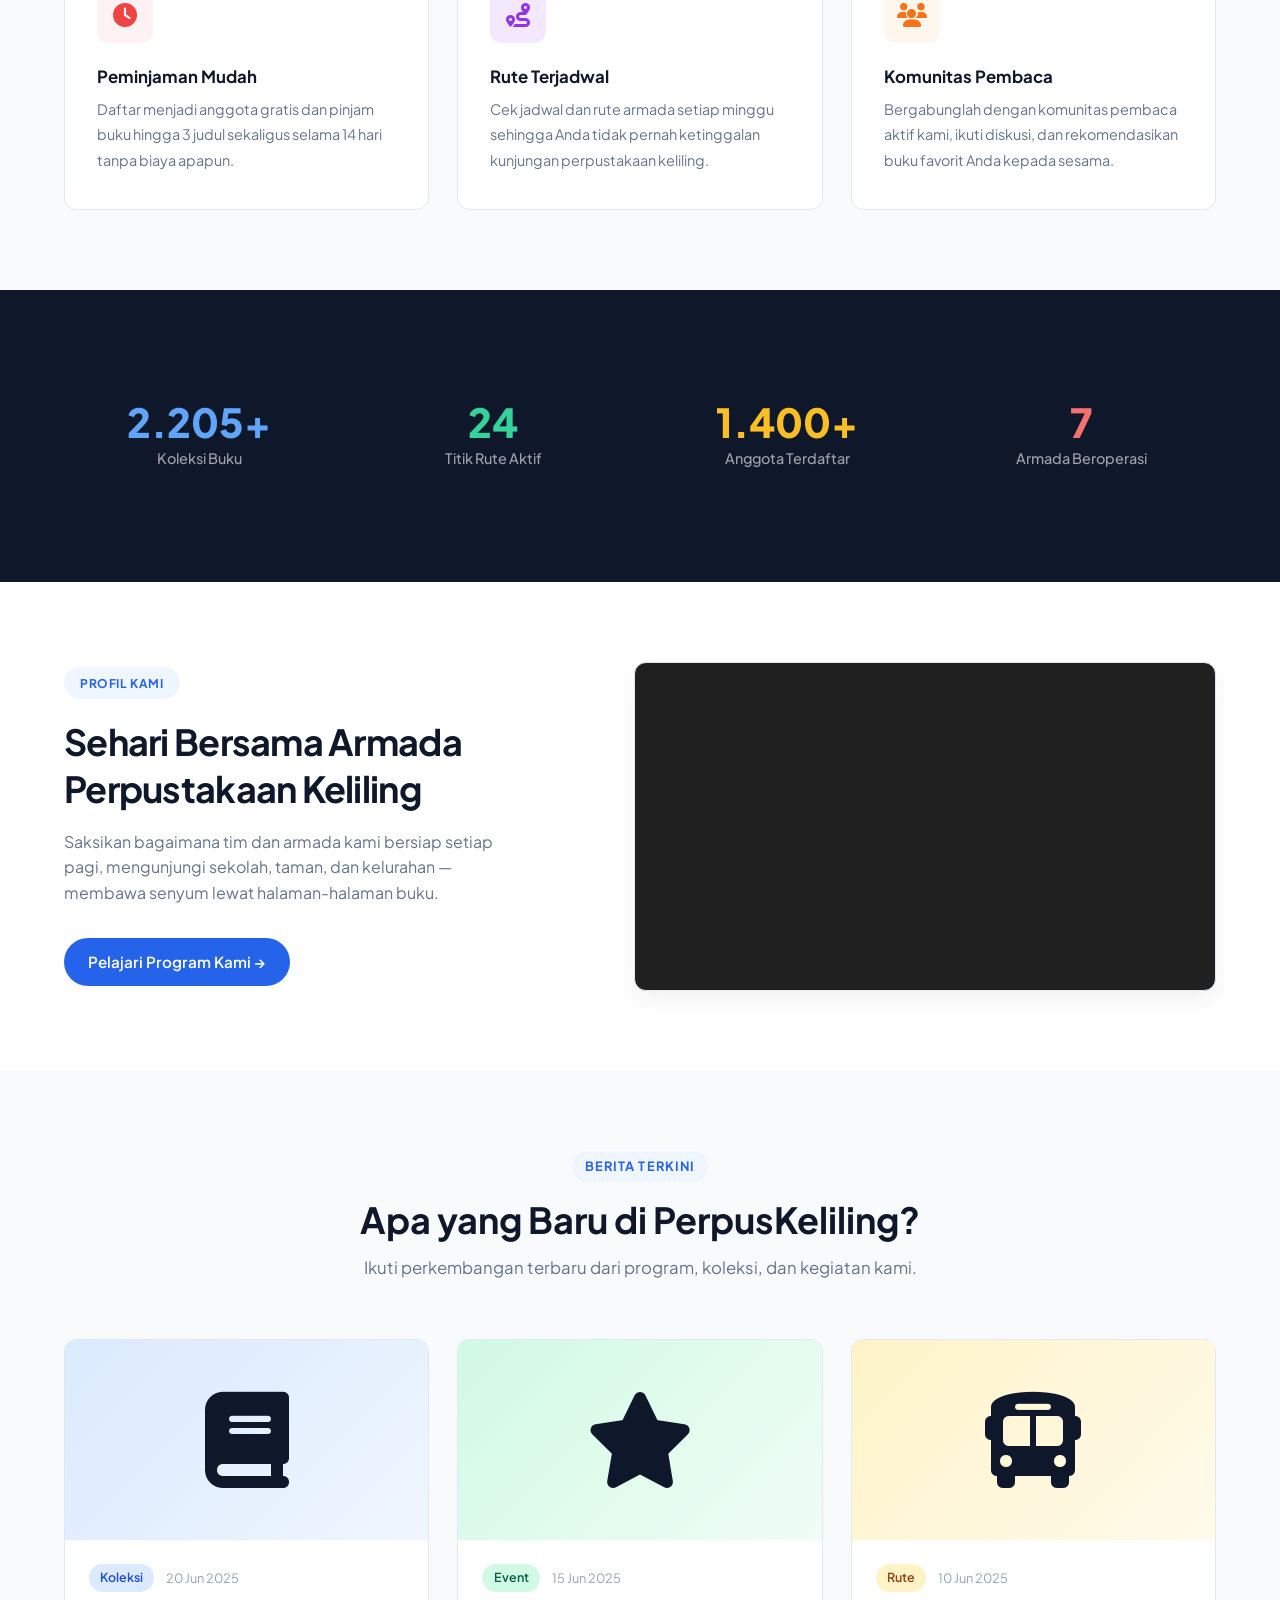
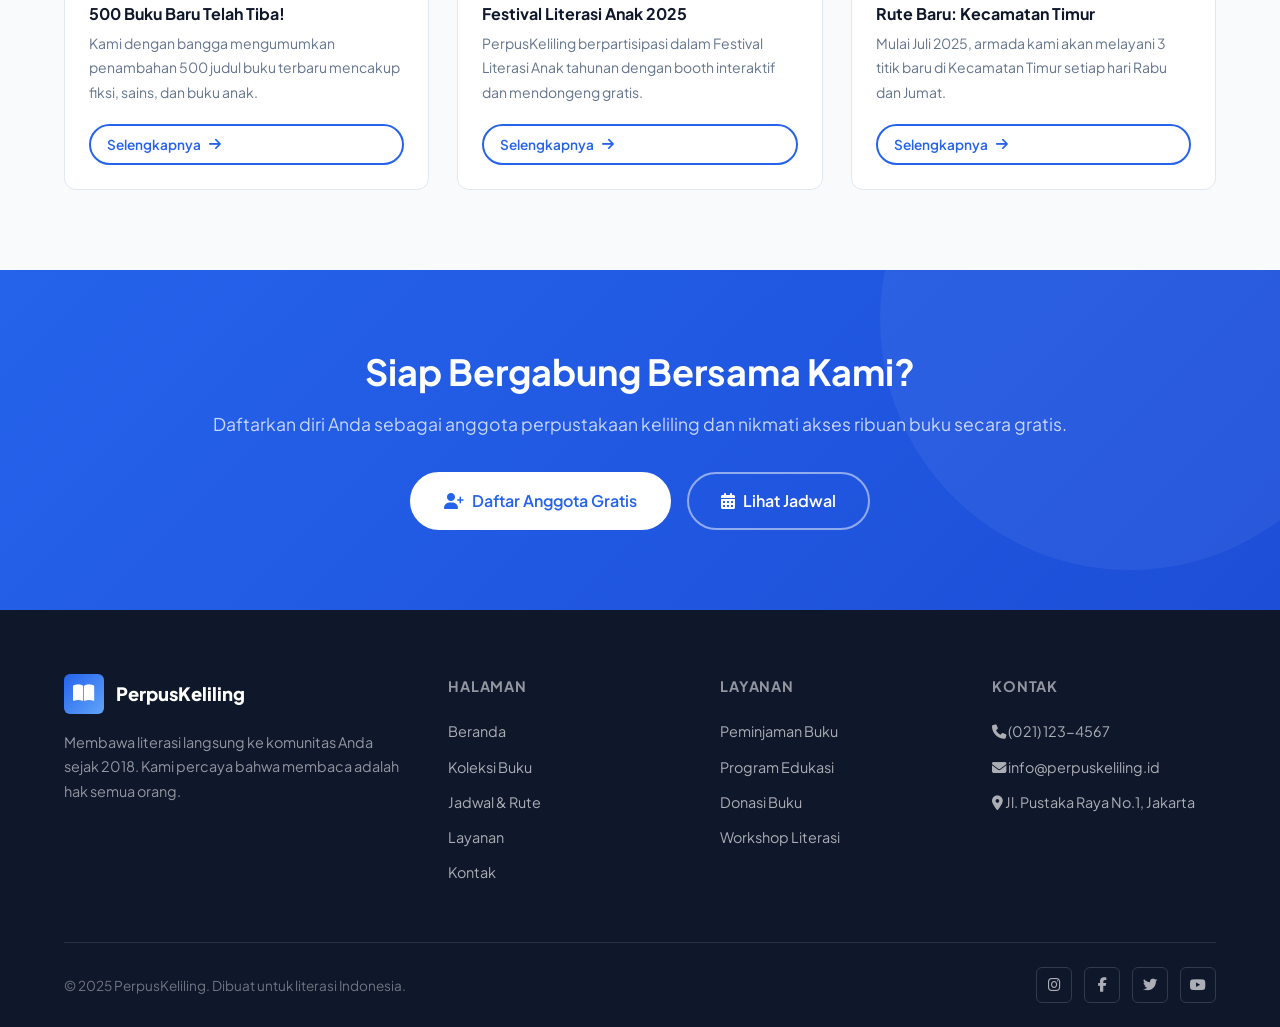
==== commit 080e64b8: "Update video profile iframe source URL" ====
--- a/index.html
+++ b/index.html
@@ -234,8 +234,7 @@
                     <div
                         style="border-radius: 12px; overflow: hidden; box-shadow: 0 10px 25px rgba(0,0,0,0.05); background-color: #202020; border: 1px solid #E2E8F0;">
                         <div style="position:relative; padding-top:56.25%;">
-                            <iframe id="videoProfile"
-                                src="https://www.youtube.com/embed/DGkPeQLy2WQ?rel=0&modestbranding=1"
+                            <iframe id="videoProfile" src="https://www.youtube.com/embed/CqK6ofdRQ1w"
                                 title="Video Profil Perpustakaan Keliling" frameborder="0"
                                 allow="accelerometer; autoplay; clipboard-write; encrypted-media; gyroscope; picture-in-picture"
                                 allowfullscreen loading="lazy"
@@ -398,4 +397,4 @@
     </script>
 </body>
 
-</html>+</html>
